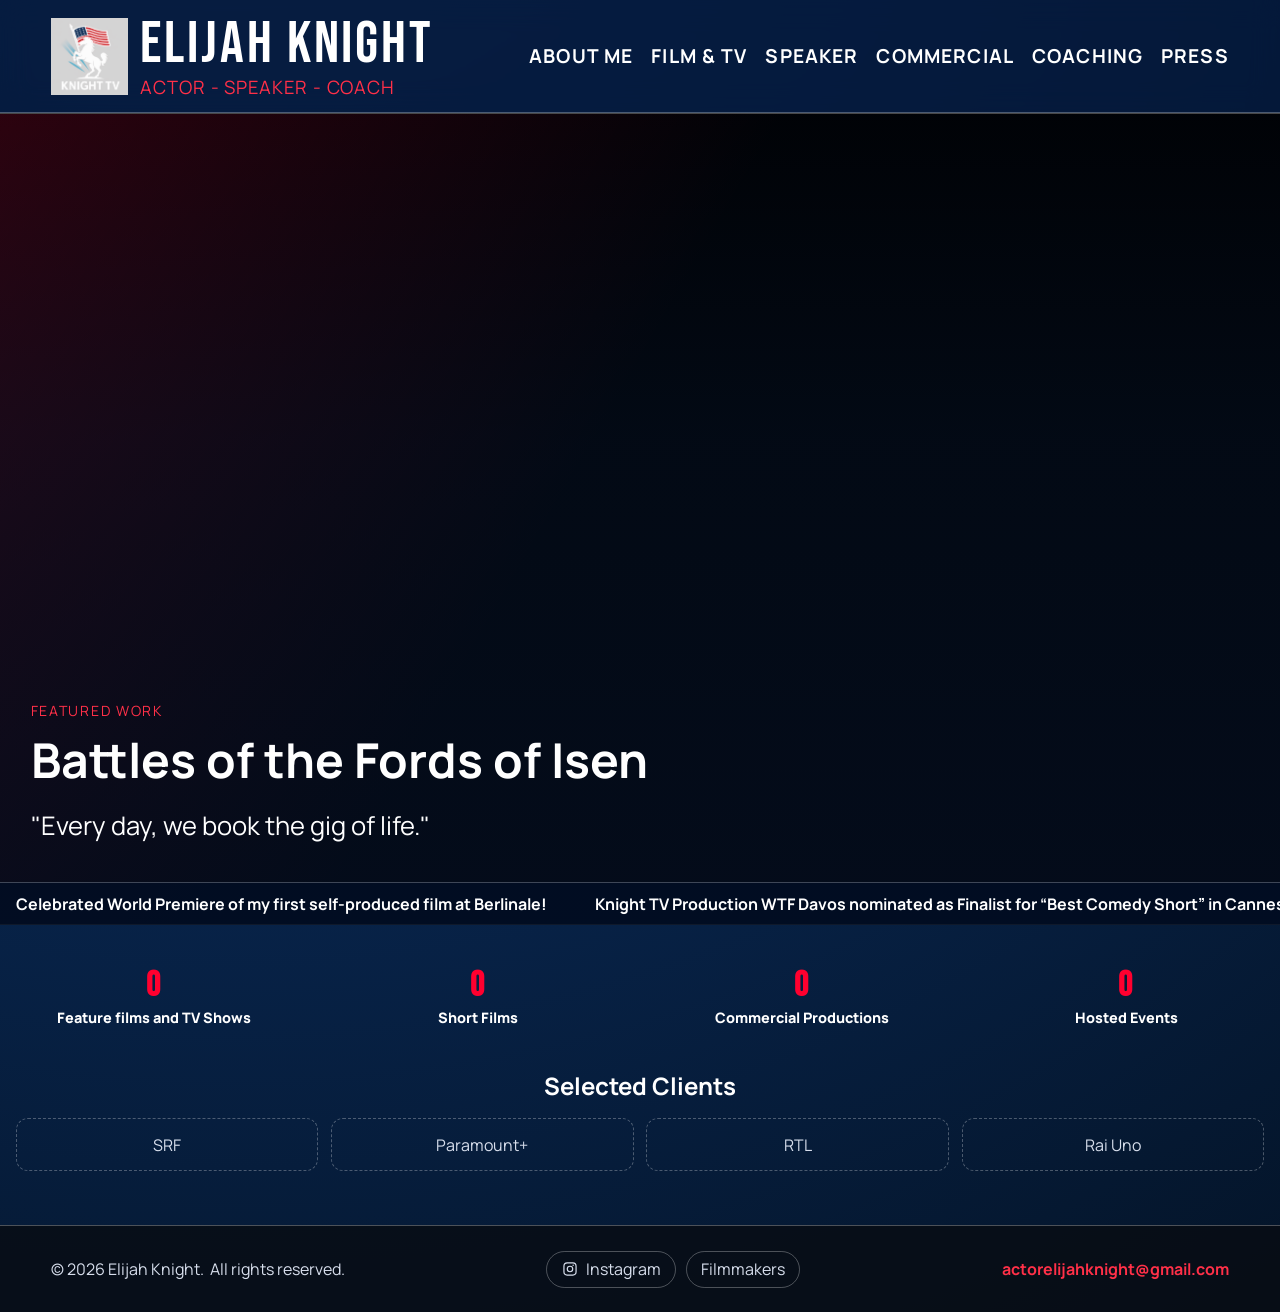
==== index.html @ 016f7296 "chnages eliah" ====
<!doctype html>
<html lang="en">
  <head>
    <meta charset="UTF-8" />
    <meta name="viewport" content="width=device-width, initial-scale=1.0" />
    <title>Elijah Knight | Actor - Speaker - Coach</title>
    <meta
      name="description"
      content="Official website of actor, speaker, and coach Elijah Knight."
    />
    <link rel="icon" type="image/png" href="assets/FavIcon.png" />
    <link rel="preconnect" href="https://fonts.googleapis.com" />
    <link rel="preconnect" href="https://fonts.gstatic.com" crossorigin />
    <link
      href="https://fonts.googleapis.com/css2?family=Bebas+Neue&family=Manrope:wght@400;600;700;800&display=swap"
      rel="stylesheet"
    />
    <link rel="stylesheet" href="styles.css" />
  </head>
  <body class="home-page">
    <header class="site-header">
      <div class="header-inner">
        <a class="brand" href="index.html">
          <img class="brand-logo" src="assets/KnightTVwhiteTransparent.png" alt="Elijah Knight logo" />
          <span class="brand-text">
            <span class="brand-title">Elijah Knight</span>
            <span class="brand-subtitle">Actor - Speaker - Coach</span>
          </span>
        </a>

        <button
          class="menu-toggle"
          type="button"
          aria-label="Toggle menu"
          aria-expanded="false"
          data-menu-toggle
        >
          <span></span>
          <span></span>
          <span></span>
        </button>

        <nav class="main-nav" aria-label="Main navigation" data-main-nav>
          <ul class="nav-list">
            <li><a class="nav-link" href="about.html">About Me</a></li>
            <li class="nav-item has-submenu">
              <a class="nav-link" href="reels.html">Film &amp; TV</a>
              <ul class="subnav">
                <li><a class="nav-link subnav-link" href="reels.html">Reels</a></li>
                <li><a class="nav-link subnav-link" href="films-tv-shows.html">Films &amp; TV Shows</a></li>
                <li><a class="nav-link subnav-link" href="in-production.html">In Production</a></li>
              </ul>
            </li>
            <li><a class="nav-link" href="speaker.html">Speaker</a></li>
            <li><a class="nav-link" href="commercial.html">Commercial</a></li>
            <li><a class="nav-link" href="coaching.html">Coaching</a></li>
            <li><a class="nav-link" href="press.html">Press</a></li>
          </ul>
        </nav>
      </div>
    </header>

    <main>
      <section class="landing" aria-label="Landing section">
        <article class="hero">
          <div class="hero-video-wrap" aria-hidden="true">
            <video class="hero-video hero-video-local" autoplay muted loop playsinline preload="auto" data-video-src="assets/hero.mp4"></video>
            <iframe
              class="hero-video hero-video-youtube"
              src="https://www.youtube.com/embed/Zw0AkcR_hXQ?autoplay=1&mute=1&controls=0&loop=1&playlist=Zw0AkcR_hXQ&modestbranding=1&playsinline=1&iv_load_policy=3&rel=0"
              title="Background showreel"
              frameborder="0"
              allow="autoplay; encrypted-media; picture-in-picture"
              referrerpolicy="strict-origin-when-cross-origin"
              tabindex="-1"
            ></iframe>
          </div>
          <div class="hero-overlay"></div>
          <div class="hero-content">
            <p class="eyebrow">Featured Work</p>
            <h1 class="hero-title">Battles of the Fords of Isen</h1>
            <p class="hero-quote">"Every day, we book the gig of life."</p>
          </div>
        </article>

        <aside class="news-card is-hidden" aria-label="Latest Instagram post" data-instagram-card>
          <button class="close-instagram-card" type="button" aria-label="Close Instagram card" data-close-instagram-card>×</button>
          <h2>Latest Instagram Post</h2>
          <p class="news-copy">
            Fresh from set and speaking stages. Follow the newest updates directly on Instagram.
          </p>
          <a class="btn btn-primary" href="https://www.instagram.com/p/DXJRO6wuVqD/" target="_blank" rel="noopener noreferrer">Open latest post</a>
        </aside>

        <div class="hero-ticker" aria-label="Latest news ticker">
          <div class="hero-ticker-track">
            <span>Celebrated World Premiere of my first self-produced film at Berlinale!</span>
            <span>Knight TV Production WTF Davos nominated as Finalist for &ldquo;Best Comedy Short&rdquo; in Cannes 2026.</span>
            <span>THE TRUTH starring Elijah Knight just Premiered at The Filmzyt Festival in Bern.</span>
            <span>Celebrated World Premiere of my first self-produced film at Berlinale!</span>
            <span>Knight TV Production WTF Davos nominated as Finalist for &ldquo;Best Comedy Short&rdquo; in Cannes 2026.</span>
            <span>THE TRUTH starring Elijah Knight just Premiered at The Filmzyt Festival in Bern.</span>
          </div>
        </div>
      </section>

      <section class="metrics" aria-label="Career highlights">
        <article class="metric">
          <strong class="metric-value" data-target="8" data-suffix="+">0</strong>
          <span>Feature films and TV Shows</span>
        </article>
        <article class="metric">
          <strong class="metric-value" data-target="15" data-suffix="+">0</strong>
          <span>Short Films</span>
        </article>
        <article class="metric">
          <strong class="metric-value" data-target="21" data-suffix="+">0</strong>
          <span>Commercial Productions</span>
        </article>
        <article class="metric">
          <strong class="metric-value" data-target="20" data-suffix="+">0</strong>
          <span>Hosted Events</span>
        </article>
      </section>

      <section class="clients" aria-label="Client logos">
        <h2>Selected Clients</h2>
        <div class="logo-row">
          <div class="logo-chip">SRF</div>
          <div class="logo-chip">Paramount+</div>
          <div class="logo-chip">RTL</div>
          <div class="logo-chip">Rai Uno</div>
        </div>
      </section>
    </main>

    <footer class="site-footer">
      <div class="footer-inner">
        <p>© <span id="year">2026</span> Elijah Knight.<span class="footer-rights-block">All rights reserved.</span></p>
        <div class="footer-links">
          <a
            class="social-link"
            href="https://www.instagram.com/p/DXJRO6wuVqD/"
            target="_blank"
            rel="noopener noreferrer"
            aria-label="Instagram"
          >
            <svg viewBox="0 0 24 24" aria-hidden="true">
              <path
                d="M7.75 2h8.5A5.76 5.76 0 0 1 22 7.75v8.5A5.76 5.76 0 0 1 16.25 22h-8.5A5.76 5.76 0 0 1 2 16.25v-8.5A5.76 5.76 0 0 1 7.75 2Zm0 1.8A3.96 3.96 0 0 0 3.8 7.75v8.5a3.96 3.96 0 0 0 3.95 3.95h8.5a3.96 3.96 0 0 0 3.95-3.95v-8.5a3.96 3.96 0 0 0-3.95-3.95h-8.5Zm8.96 1.42a1.08 1.08 0 1 1 0 2.16 1.08 1.08 0 0 1 0-2.16ZM12 7a5 5 0 1 1 0 10 5 5 0 0 1 0-10Zm0 1.8a3.2 3.2 0 1 0 0 6.4 3.2 3.2 0 0 0 0-6.4Z"
              />
            </svg>
            Instagram
          </a>
          <a class="social-link" href="https://www.filmmakers.eu/en/actors/elijah-knight" target="_blank" rel="noopener noreferrer">Filmmakers</a>
        </div>
        <a class="footer-email" href="mailto:actorelijahknight@gmail.com">actorelijahknight@gmail.com</a>
      </div>
    </footer>

    <script src="script.js"></script>
    <script>
      var yearNode = document.getElementById("year");
      if (yearNode) yearNode.textContent = String(new Date().getFullYear());
    </script>
  </body>
</html>
---- styles.css ----
:root {
  --bg: #031632;
  --surface: transparent;
  --surface-strong: transparent;
  --text: #ffffff;
  --muted: #d7deec;
  --accent: #ff002f;
  --accent-soft: #ff3048;
  --line: rgba(255, 255, 255, 0.28);
  --shadow: none;
}

* {
  box-sizing: border-box;
}

html,
body {
  margin: 0;
  padding: 0;
  font-family: "Manrope", "Segoe UI", sans-serif;
  color: var(--text);
  background: radial-gradient(circle at 18% -28%, #123a78 0, #0a2d5f 38%, #041428 100%);
  min-height: 100vh;
}

body {
  display: flex;
  flex-direction: column;
}

a {
  color: inherit;
  text-decoration: none;
}

.site-header {
  position: sticky;
  top: 0;
  z-index: 40;
  backdrop-filter: blur(14px);
  background: rgba(4, 22, 52, 0.76);
  border-bottom: 1px solid var(--line);
}

.header-inner {
  width: min(1200px, 92vw);
  margin: 0 auto;
  display: flex;
  align-items: center;
  justify-content: space-between;
  gap: 2rem;
  padding: 1rem 0;
}

.brand {
  display: flex;
  align-items: center;
  gap: 0.75rem;
  line-height: 1;
}

.brand-logo {
  height: clamp(3.2rem, 6.5vw, 4.8rem);
  width: auto;
  display: block;
}

.brand-text {
  display: flex;
  flex-direction: column;
}

.brand-title {
  font-family: "Bebas Neue", Impact, sans-serif;
  letter-spacing: 0.05em;
  font-size: clamp(2.2rem, 4.6vw, 4rem);
}

.brand-subtitle {
  margin-top: 0.2rem;
  font-size: clamp(0.9rem, 1.5vw, 1.15rem);
  color: var(--accent-soft);
  letter-spacing: 0.05em;
  text-transform: uppercase;
}

.main-nav {
  margin-left: auto;
}

.nav-list {
  list-style: none;
  padding: 0;
  margin: 0;
  display: flex;
  align-items: center;
  gap: clamp(0.5rem, 1.4vw, 1.6rem);
}

.nav-link {
  font-weight: 700;
  font-size: clamp(0.9rem, 1.5vw, 1.2rem);
  text-transform: uppercase;
  letter-spacing: 0.06em;
  padding-bottom: 0.3rem;
  border-bottom: 2px solid transparent;
  transition: border-color 0.2s ease, color 0.2s ease;
}

.nav-link:hover,
.nav-link.is-active {
  border-color: var(--accent);
  color: var(--accent-soft);
}

.nav-item {
  position: relative;
}

.subnav {
  list-style: none;
  margin: 0;
  padding: 0;
}

@media (min-width: 821px) {
  .subnav {
    position: absolute;
    top: 100%;
    left: 0;
    margin-top: 0.6rem;
    min-width: 220px;
    padding: 0.5rem 0;
    background: rgba(4, 22, 52, 0.96);
    border: 1px solid var(--line);
    border-radius: 12px;
    box-shadow: 0 18px 40px rgba(0, 0, 0, 0.35);
    opacity: 0;
    visibility: hidden;
    transform: translateY(-6px);
    transition: opacity 0.2s ease, transform 0.2s ease, visibility 0.2s ease;
    z-index: 50;
  }

  .nav-item.has-submenu:hover .subnav,
  .nav-item.has-submenu:focus-within .subnav {
    opacity: 1;
    visibility: visible;
    transform: translateY(0);
  }

  .subnav-link {
    display: block;
    padding: 0.55rem 1.1rem;
    border-bottom: none !important;
    white-space: nowrap;
  }

  .subnav-link:hover {
    background: rgba(255, 255, 255, 0.06);
  }
}

@media (max-width: 820px) {
  .subnav {
    padding-left: 1.2rem;
    margin-top: 0.4rem;
    display: flex;
    flex-direction: column;
    gap: 0.5rem;
  }

  .subnav-link {
    font-size: 0.9rem;
    opacity: 0.85;
  }
}

.menu-toggle {
  display: none;
  width: 46px;
  height: 46px;
  border: 1px solid var(--line);
  border-radius: 12px;
  background: transparent;
  color: var(--text);
  cursor: pointer;
}

.menu-toggle span {
  display: block;
  width: 22px;
  height: 2px;
  margin: 4px auto;
  background: currentColor;
  transition: transform 0.25s ease, opacity 0.25s ease;
}

.menu-toggle.is-open span:nth-child(1) {
  transform: translateY(6px) rotate(45deg);
}

.menu-toggle.is-open span:nth-child(2) {
  opacity: 0;
}

.menu-toggle.is-open span:nth-child(3) {
  transform: translateY(-6px) rotate(-45deg);
}

main {
  width: min(1400px, 96vw);
  margin: 1rem auto 0;
  flex: 1;
}

.home-page main {
  width: 100%;
  margin: 0;
}

.landing {
  position: relative;
  display: block;
}

.hero {
  position: relative;
  min-height: 84vh;
  border-radius: 26px;
  overflow: hidden;
  border: 1px solid var(--line);
  box-shadow: var(--shadow);
  background: #000;
}

.home-page .hero {
  min-height: calc(100vh - 88px);
  border-radius: 0;
  border-left: 0;
  border-right: 0;
}

.hero-video-wrap {
  position: absolute;
  inset: 0;
  pointer-events: none;
}

.hero-video {
  position: absolute;
  inset: 0;
  width: 100%;
  height: 100%;
  transform: scale(1.05);
  filter: saturate(0.92) contrast(1.08);
}

.hero-video-local {
  object-fit: cover;
  z-index: 1;
}

.hero-video-youtube {
  z-index: 0;
}

.hero-overlay {
  position: absolute;
  inset: 0;
  background:
    linear-gradient(180deg, rgba(2, 12, 30, 0.22) 0%, rgba(6, 21, 45, 0.46) 40%, rgba(5, 15, 34, 0.78) 100%),
    linear-gradient(120deg, rgba(255, 0, 47, 0.22) 0%, rgba(255, 0, 47, 0) 45%);
}

.hero-content {
  position: absolute;
  inset: auto 0 3.2rem;
  z-index: 2;
  padding: clamp(1rem, 2.4vw, 2rem);
}

.eyebrow {
  margin: 0;
  color: var(--accent-soft);
  text-transform: uppercase;
  font-size: 0.88rem;
  letter-spacing: 0.12em;
}

.hero-title {
  margin: 0.4rem 0 0.8rem;
  font-size: clamp(1.5rem, 3.8vw, 3rem);
}

.hero-quote {
  margin: 1rem 0 0;
  font-size: clamp(1.1rem, 2vw, 1.8rem);
  max-width: 50ch;
}

.news-card {
  position: absolute;
  bottom: 3.9rem;
  right: 1rem;
  width: min(360px, 34vw);
  background: var(--surface);
  border: 1px solid var(--line);
  border-radius: 20px;
  padding: 1rem;
  box-shadow: var(--shadow);
  min-height: auto;
  z-index: 5;
  backdrop-filter: none;
  transition: opacity 1.1s ease, transform 1.1s ease;
}

.news-card.is-hidden {
  opacity: 0;
  transform: translateY(8px);
  pointer-events: none;
}

.news-card.is-visible {
  opacity: 1;
  transform: translateY(0);
  pointer-events: all;
}

.close-instagram-card {
  position: absolute;
  top: 0.55rem;
  right: 0.55rem;
  width: 30px;
  height: 30px;
  border: 1px solid var(--line);
  border-radius: 8px;
  background: transparent;
  color: var(--text);
  font-size: 1.2rem;
  line-height: 1;
  cursor: pointer;
}

.news-copy {
  color: var(--muted);
  margin: 0.7rem 0 0.9rem;
}

.hero-ticker {
  position: absolute;
  left: 0;
  right: 0;
  bottom: 0;
  z-index: 6;
  overflow: hidden;
  border-top: 1px solid rgba(255, 255, 255, 0.24);
  background: rgba(1, 14, 36, 0.78);
}

.hero-ticker-track {
  display: flex;
  gap: 3rem;
  width: max-content;
  padding: 0.65rem 1rem;
  animation: ticker-scroll 22s linear infinite;
}

.hero-ticker-track span {
  white-space: nowrap;
  font-weight: 700;
  color: #ffffff;
}

@keyframes ticker-scroll {
  from {
    transform: translateX(0);
  }
  to {
    transform: translateX(-50%);
  }
}

.news-card h2,
.section-card h2 {
  margin: 0;
  font-family: "Bebas Neue", Impact, sans-serif;
  letter-spacing: 0.05em;
  font-size: 1.8rem;
}

.news-list {
  margin: 1rem 0 0;
  padding-left: 1.1rem;
  color: var(--muted);
}

.metrics {
  margin-top: 1.5rem;
  display: grid;
  grid-template-columns: repeat(4, minmax(0, 1fr));
  gap: 1rem;
}

.metric {
  background: var(--surface);
  border: 0;
  border-radius: 16px;
  padding: 1rem;
  text-align: center;
}

.metric strong {
  display: block;
  font-family: "Bebas Neue", Impact, sans-serif;
  font-size: clamp(1.6rem, 2.7vw, 2.2rem);
  letter-spacing: 0.03em;
  color: var(--accent);
}

.metric span {
  color: #ffffff !important;
  font-weight: 800 !important;
  font-size: 0.9rem;
}

.clients {
  margin-top: 0.55rem;
  background: var(--surface);
  border: 0;
  border-radius: 16px;
  padding: 1rem;
  text-align: center;
}

.clients h2 {
  width: 100%;
  margin: 0 0 1rem;
  text-align: center !important;
}

.footer-rights-block {
  display: inline;
  margin-left: 0.35rem;
}

.logo-row {
  display: grid;
  gap: 0.8rem;
  grid-template-columns: repeat(4, minmax(0, 1fr));
}

.logo-chip {
  border: 1px dashed var(--line);
  border-radius: 12px;
  padding: 0.9rem;
  text-align: center;
  color: var(--muted);
}

.page-hero {
  border: 1px solid var(--line);
  border-radius: 20px;
  padding: 2rem;
  background: linear-gradient(130deg, rgba(255, 0, 47, 0.24), rgba(8, 29, 63, 0.54));
}

.page-hero.plain-hero {
  border: 0;
  background: transparent;
}

.page-hero h1 {
  margin: 0;
  font-family: "Bebas Neue", Impact, sans-serif;
  letter-spacing: 0.04em;
  font-size: clamp(2rem, 4.5vw, 3.2rem);
}

.page-hero p {
  margin: 0.9rem 0 0;
  max-width: 60ch;
  color: var(--muted);
}

.about-superpowers {
  margin: 0.9rem 0 0;
  max-width: 60ch;
  color: var(--muted);
  padding-left: 1.2rem;
}

.about-superpowers li {
  margin: 0.3rem 0;
}

.sections-grid {
  margin-top: 1.2rem;
  display: grid;
  gap: 1rem;
  grid-template-columns: repeat(2, minmax(0, 1fr));
}

.video-grid {
  margin-top: 1.2rem;
  display: grid;
  grid-template-columns: repeat(2, minmax(0, 1fr));
  gap: 1.1rem;
}

.video-card {
  border: 1px solid var(--line);
  border-radius: 16px;
  background: var(--surface);
  padding: 1.2rem;
}

.video-card-frame {
  position: relative;
  width: 100%;
  padding-top: 56.25%;
  border-radius: 12px;
  overflow: hidden;
  background: #000;
}

.video-card-frame iframe {
  position: absolute;
  inset: 0;
  width: 100%;
  height: 100%;
  border: 0;
}

.video-card h2 {
  margin: 1rem 0 0;
  font-family: "Bebas Neue", Impact, sans-serif;
  letter-spacing: 0.04em;
  font-size: clamp(1.3rem, 2.6vw, 2rem);
}

.video-card p {
  margin: 0.4rem 0 0;
  color: var(--muted);
}

.video-single {
  margin-top: 1.2rem;
  max-width: 720px;
}

.audio-grid {
  margin-top: 1.2rem;
  display: grid;
  grid-template-columns: repeat(2, minmax(0, 1fr));
  gap: 1.1rem;
}

.audio-card {
  border: 1px solid var(--line);
  border-radius: 16px;
  background: var(--surface);
  padding: 1.2rem;
}

.audio-card h2 {
  margin: 0 0 0.8rem;
  font-family: "Bebas Neue", Impact, sans-serif;
  letter-spacing: 0.04em;
  font-size: clamp(1.2rem, 2.4vw, 1.6rem);
}

.audio-card audio {
  width: 100%;
}

.video-card-note {
  display: inline-block;
  margin-top: 0.5rem;
  font-size: 0.82rem;
  font-weight: 700;
  text-transform: uppercase;
  letter-spacing: 0.04em;
  color: var(--accent-soft);
}

.about-layout {
  margin-top: 1.2rem;
  display: grid;
  gap: 1rem;
  grid-template-columns: repeat(2, minmax(0, 1fr));
}

.about-video,
.about-cv-frame {
  width: 100%;
  border: 0;
  border-radius: 14px;
  background: rgba(4, 13, 30, 0.82);
}

.about-video {
  min-height: 260px;
}

.about-cv-card,
.about-video-card {
  grid-column: 1 / -1;
}

.about-cv-frame {
  min-height: 640px;
  border: 0;
}

.about-cv-mobile-link {
  display: none;
  margin-top: 0.9rem;
}

.section-card.about-contact-card,
.section-card.about-cv-card {
  border: 0;
}

.section-card.about-video-card,
.section-card.about-portraits-card {
  border: 0;
}

.about-portraits-grid {
  display: grid;
  gap: 0.8rem;
  grid-template-columns: repeat(2, minmax(0, 1fr));
}

.about-portraits-grid img {
  width: 100%;
  height: 320px;
  object-fit: cover;
  border-radius: 14px;
  border: 0;
}

.press-grid {
  margin-top: 1.2rem;
  display: grid;
  grid-template-columns: repeat(2, minmax(0, 1fr));
  gap: 1rem;
}

.press-tile {
  display: block;
  border: 1px solid var(--line);
  border-radius: 16px;
  background: transparent;
  padding: 1rem;
  transition: transform 0.2s ease, border-color 0.2s ease;
}

.press-thumb {
  display: flex;
  flex-direction: column;
  align-items: center;
  justify-content: center;
  gap: 0.4rem;
  aspect-ratio: 16 / 9;
  margin-bottom: 0.9rem;
  border: 1px dashed var(--line);
  border-radius: 10px;
  background: linear-gradient(140deg, rgba(255, 255, 255, 0.07), rgba(255, 255, 255, 0.02));
  color: var(--muted);
}

.press-thumb svg {
  width: 34px;
  height: 34px;
  opacity: 0.55;
}

.press-thumb-label {
  font-size: 0.7rem;
  text-transform: uppercase;
  letter-spacing: 0.06em;
  opacity: 0.7;
}

.press-tile:hover {
  transform: translateY(-2px);
  border-color: rgba(255, 255, 255, 0.54);
}

.press-type {
  display: inline-block;
  font-size: 0.75rem;
  font-weight: 700;
  text-transform: uppercase;
  color: #ffffff;
  background: rgba(255, 0, 47, 0.86);
  padding: 0.25rem 0.55rem;
  border-radius: 999px;
}

.press-tile h2 {
  margin: 0.7rem 0 0.4rem;
  font-size: 1.25rem;
}

.press-tile p {
  margin: 0;
  color: var(--muted);
}

.section-card {
  border: 1px solid var(--line);
  border-radius: 16px;
  background: var(--surface);
  padding: 1.2rem;
}

.section-card p {
  color: var(--muted);
  margin-bottom: 0;
}

.site-footer {
  border-top: 1px solid var(--line);
  background: rgba(8, 12, 18, 0.8);
  margin-top: 2.4rem;
}

.footer-inner {
  width: min(1200px, 92vw);
  margin: 0 auto;
  padding: 1rem 0;
  display: flex;
  align-items: center;
  justify-content: space-between;
  gap: 1rem;
  flex-wrap: wrap;
  color: var(--muted);
}

.social-link {
  display: inline-flex;
  align-items: center;
  gap: 0.5rem;
  border: 1px solid var(--line);
  border-radius: 999px;
  padding: 0.4rem 0.9rem;
  transition: border-color 0.2s ease, color 0.2s ease;
}

.footer-links {
  display: inline-flex;
  gap: 0.6rem;
  flex-wrap: wrap;
}

.footer-email {
  color: var(--accent-soft);
  font-weight: 700;
}

.social-link:hover {
  border-color: var(--accent);
  color: var(--accent-soft);
}

.social-link svg {
  width: 16px;
  height: 16px;
  fill: currentColor;
}

.btn {
  border: 1px solid var(--line);
  color: var(--text);
  background: rgba(255, 255, 255, 0.04);
  padding: 0.55rem 0.95rem;
  border-radius: 10px;
  font-weight: 700;
  cursor: pointer;
}

.btn-primary {
  background: var(--accent);
  color: #ffffff;
  border-color: transparent;
}

@media (max-width: 980px) {
  .landing {
    display: grid;
    grid-template-columns: 1fr;
  }

  .news-card {
    display: none !important;
  }

  .hero {
    min-height: 62vh;
  }

  .home-page .hero {
    min-height: 72vh;
  }

  .metrics {
    grid-template-columns: repeat(2, minmax(0, 1fr));
  }

  .logo-row {
    grid-template-columns: repeat(2, minmax(0, 1fr));
  }

  .sections-grid {
    grid-template-columns: 1fr;
  }

  .video-grid,
  .audio-grid,
  .about-layout,
  .press-grid,
  .about-portraits-grid {
    grid-template-columns: 1fr;
  }

  .about-cv-frame {
    min-height: 520px;
    display: none;
  }

  .about-cv-mobile-link {
    display: inline-flex;
  }

  .footer-inner {
    justify-content: center;
    text-align: center;
  }

  .footer-links {
    justify-content: center;
  }

  .footer-email {
    width: 100%;
    text-align: center;
  }

  .mobile-center-title .page-hero h1 {
    text-align: center !important;
  }

  .footer-rights-block {
    display: block;
    margin-left: 0;
  }
}

@media (min-width: 981px) {
  .about-cv-card h2 {
    text-align: center;
  }
}

@media (max-width: 820px) {
  .header-inner {
    flex-wrap: wrap;
    gap: 0.8rem;
  }

  .menu-toggle {
    display: inline-block;
    margin-left: auto;
  }

  .main-nav {
    width: 100%;
    max-height: 0;
    overflow: hidden;
    transition: max-height 0.28s ease;
  }

  .main-nav.is-open {
    max-height: 60vh;
  }

  .nav-list {
    flex-direction: column;
    align-items: flex-start;
    padding: 0.6rem 0 0.8rem;
  }

  .nav-link {
    font-size: 1rem;
  }
}

@media (max-width: 540px) {
  .brand-title {
    font-size: 2.2rem;
  }

  .brand-subtitle {
    font-size: 0.8rem;
  }

  main {
    margin-top: 1.2rem;
  }

  .hero {
    border-radius: 18px;
  }

  .hero-video {
    transform: scale(1.28);
  }

  .hero-ticker-track {
    padding: 0.6rem 0.8rem;
    animation-duration: 16s;
  }

  .news-card {
    display: none !important;
  }

  .metrics {
    grid-template-columns: 1fr;
  }
}
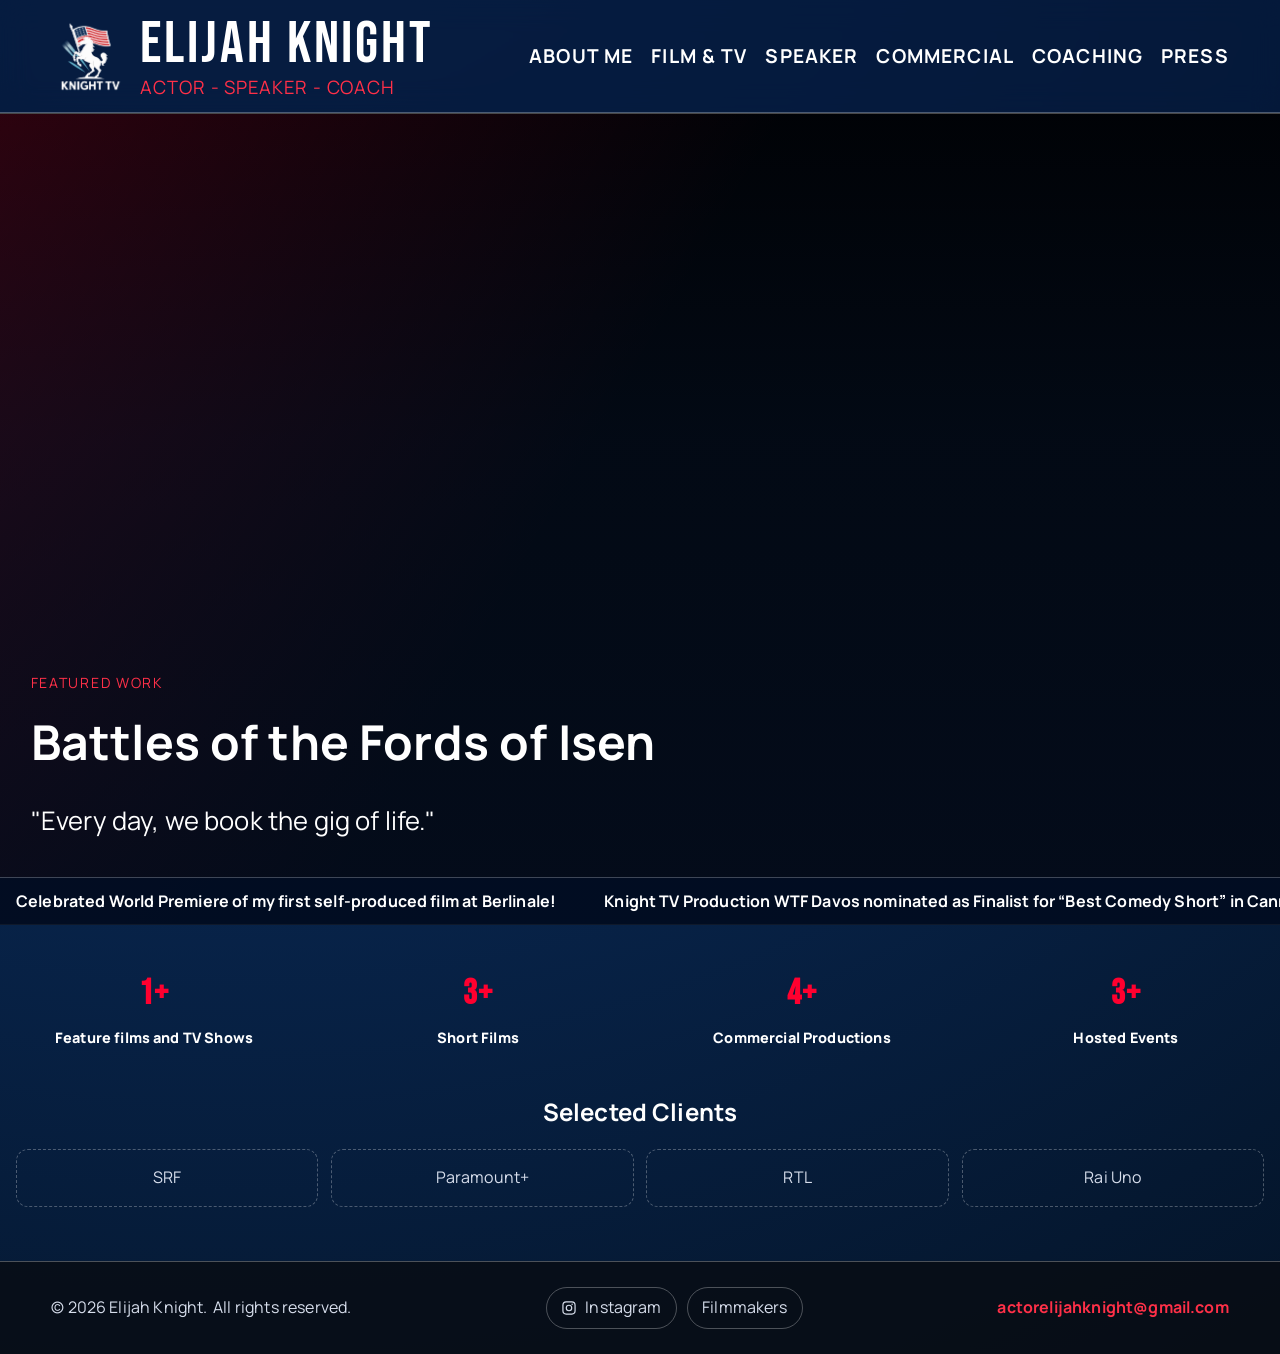
==== commit 63e985bf: "videos adjusted" ====
--- a/index.html
+++ b/index.html
@@ -9,12 +9,6 @@
       content="Official website of actor, speaker, and coach Elijah Knight."
     />
     <link rel="icon" type="image/png" href="assets/FavIcon.png" />
-    <link rel="preconnect" href="https://fonts.googleapis.com" />
-    <link rel="preconnect" href="https://fonts.gstatic.com" crossorigin />
-    <link
-      href="https://fonts.googleapis.com/css2?family=Bebas+Neue&family=Manrope:wght@400;600;700;800&display=swap"
-      rel="stylesheet"
-    />
     <link rel="stylesheet" href="styles.css" />
   </head>
   <body class="home-page">
@@ -67,7 +61,7 @@
             <video class="hero-video hero-video-local" autoplay muted loop playsinline preload="auto" data-video-src="assets/hero.mp4"></video>
             <iframe
               class="hero-video hero-video-youtube"
-              src="https://www.youtube.com/embed/Zw0AkcR_hXQ?autoplay=1&mute=1&controls=0&loop=1&playlist=Zw0AkcR_hXQ&modestbranding=1&playsinline=1&iv_load_policy=3&rel=0"
+              data-video-src="https://www.youtube-nocookie.com/embed/Zw0AkcR_hXQ?autoplay=1&mute=1&controls=0&loop=1&playlist=Zw0AkcR_hXQ&modestbranding=1&playsinline=1&iv_load_policy=3&rel=0"
               title="Background showreel"
               frameborder="0"
               allow="autoplay; encrypted-media; picture-in-picture"
--- a/styles.css
+++ b/styles.css
@@ -1,3 +1,19 @@
+@font-face {
+  font-family: "Bebas Neue";
+  font-style: normal;
+  font-weight: 400;
+  font-display: swap;
+  src: url("assets/fonts/bebas-neue-v16-latin-400.woff2") format("woff2");
+}
+
+@font-face {
+  font-family: "Manrope";
+  font-style: normal;
+  font-weight: 400 800;
+  font-display: swap;
+  src: url("assets/fonts/manrope-v20-latin-variable.woff2") format("woff2");
+}
+
 :root {
   --bg: #031632;
   --surface: transparent;
@@ -19,6 +35,11 @@
   margin: 0;
   padding: 0;
   font-family: "Manrope", "Segoe UI", sans-serif;
+  font-size: 16px;
+  line-height: 1.7;
+  letter-spacing: 0.01em;
+  -webkit-font-smoothing: antialiased;
+  text-rendering: optimizeLegibility;
   color: var(--text);
   background: radial-gradient(circle at 18% -28%, #123a78 0, #0a2d5f 38%, #041428 100%);
   min-height: 100vh;
@@ -481,12 +502,14 @@
 .page-hero p {
   margin: 0.9rem 0 0;
   max-width: 60ch;
+  font-size: 1.05rem;
   color: var(--muted);
 }
 
 .about-superpowers {
   margin: 0.9rem 0 0;
   max-width: 60ch;
+  font-size: 1.05rem;
   color: var(--muted);
   padding-left: 1.2rem;
 }
@@ -533,6 +556,68 @@
   border: 0;
 }
 
+.video-facade {
+  position: absolute;
+  inset: 0;
+  width: 100%;
+  height: 100%;
+  border: 0;
+  margin: 0;
+  padding: 0;
+  cursor: pointer;
+  background: #000;
+  display: block;
+}
+
+.video-facade img {
+  position: absolute;
+  inset: 0;
+  width: 100%;
+  height: 100%;
+  object-fit: cover;
+  opacity: 0.75;
+}
+
+.video-facade-play {
+  position: absolute;
+  top: 50%;
+  left: 50%;
+  transform: translate(-50%, -50%);
+  width: 3.4rem;
+  height: 3.4rem;
+  border-radius: 50%;
+  background: var(--accent);
+  display: flex;
+  align-items: center;
+  justify-content: center;
+}
+
+.video-facade-play::before {
+  content: "";
+  border-style: solid;
+  border-width: 0.6rem 0 0.6rem 1rem;
+  border-color: transparent transparent transparent #fff;
+  margin-left: 0.15rem;
+}
+
+.video-facade-consent {
+  position: absolute;
+  left: 0;
+  right: 0;
+  bottom: 0;
+  padding: 0.4rem 0.6rem;
+  font-size: 0.72rem;
+  line-height: 1.3;
+  color: var(--muted);
+  background: linear-gradient(0deg, rgba(0, 0, 0, 0.85), rgba(0, 0, 0, 0));
+  text-align: center;
+}
+
+.video-facade:hover .video-facade-play,
+.video-facade:focus-visible .video-facade-play {
+  background: var(--accent-soft);
+}
+
 .video-card h2 {
   margin: 1rem 0 0;
   font-family: "Bebas Neue", Impact, sans-serif;
@@ -545,9 +630,61 @@
   color: var(--muted);
 }
 
+.film-grid {
+  margin-top: 1.2rem;
+  display: grid;
+  grid-template-columns: repeat(2, minmax(0, 1fr));
+  gap: 1.1rem;
+}
+
+.film-bubble {
+  position: relative;
+  border-radius: 20px;
+  overflow: hidden;
+  border: 1px solid var(--line);
+  min-height: 290px;
+  background: #000;
+}
+
+.film-bubble video {
+  position: absolute;
+  inset: 0;
+  width: 100%;
+  height: 100%;
+  object-fit: cover;
+}
+
+.film-bubble-overlay {
+  position: absolute;
+  inset: 0;
+  background: linear-gradient(180deg, rgba(6, 20, 44, 0.08), rgba(6, 20, 44, 0.72));
+}
+
+.film-bubble-label {
+  position: absolute;
+  left: 1.1rem;
+  right: 1.1rem;
+  bottom: 1rem;
+  z-index: 2;
+}
+
+.film-bubble-label h2 {
+  margin: 0;
+  font-family: "Bebas Neue", Impact, sans-serif;
+  letter-spacing: 0.04em;
+  font-size: clamp(1.4rem, 2.8vw, 2.4rem);
+}
+
 .video-single {
   margin-top: 1.2rem;
   max-width: 720px;
+}
+
+.section-heading {
+  margin: 1.6rem 0 0;
+  font-family: "Bebas Neue", Impact, sans-serif;
+  letter-spacing: 0.04em;
+  font-size: clamp(1.4rem, 2.8vw, 2rem);
 }
 
 .audio-grid {
@@ -615,6 +752,89 @@
 }
 
 .about-cv-mobile-link {
+  display: none;
+  margin-top: 0.9rem;
+}
+
+.cv-toggle-section {
+  margin-top: 1.4rem;
+}
+
+.cv-toggle {
+  display: flex;
+  align-items: center;
+  justify-content: space-between;
+  width: 100%;
+  gap: 1rem;
+  padding: 1rem 1.2rem;
+  border: 1px solid var(--line);
+  border-radius: 14px;
+  background: var(--surface);
+  color: var(--text);
+  font-family: "Bebas Neue", Impact, sans-serif;
+  letter-spacing: 0.04em;
+  font-size: clamp(1.2rem, 2.4vw, 1.6rem);
+  cursor: pointer;
+  text-align: left;
+  transition: border-color 0.2s ease;
+}
+
+.cv-toggle:hover {
+  border-color: rgba(255, 255, 255, 0.54);
+}
+
+.cv-toggle-icon {
+  position: relative;
+  flex-shrink: 0;
+  width: 28px;
+  height: 28px;
+  border: 1px solid var(--line);
+  border-radius: 50%;
+}
+
+.cv-toggle-icon::before,
+.cv-toggle-icon::after {
+  content: "";
+  position: absolute;
+  top: 50%;
+  left: 50%;
+  background: currentColor;
+  transform: translate(-50%, -50%);
+}
+
+.cv-toggle-icon::before {
+  width: 12px;
+  height: 2px;
+}
+
+.cv-toggle-icon::after {
+  width: 2px;
+  height: 12px;
+  transition: transform 0.2s ease, opacity 0.2s ease;
+}
+
+.cv-toggle[aria-expanded="true"] .cv-toggle-icon::after {
+  transform: translate(-50%, -50%) rotate(90deg);
+  opacity: 0;
+}
+
+.cv-panel {
+  margin-top: 0.9rem;
+}
+
+.cv-panel[hidden] {
+  display: none;
+}
+
+.cv-frame {
+  width: 100%;
+  min-height: 640px;
+  border: 0;
+  border-radius: 14px;
+  background: rgba(4, 13, 30, 0.82);
+}
+
+.cv-mobile-link {
   display: none;
   margin-top: 0.9rem;
 }
@@ -822,6 +1042,7 @@
 
   .video-grid,
   .audio-grid,
+  .film-grid,
   .about-layout,
   .press-grid,
   .about-portraits-grid {
@@ -834,6 +1055,15 @@
   }
 
   .about-cv-mobile-link {
+    display: inline-flex;
+  }
+
+  .cv-frame {
+    min-height: 520px;
+    display: none;
+  }
+
+  .cv-mobile-link {
     display: inline-flex;
   }
 
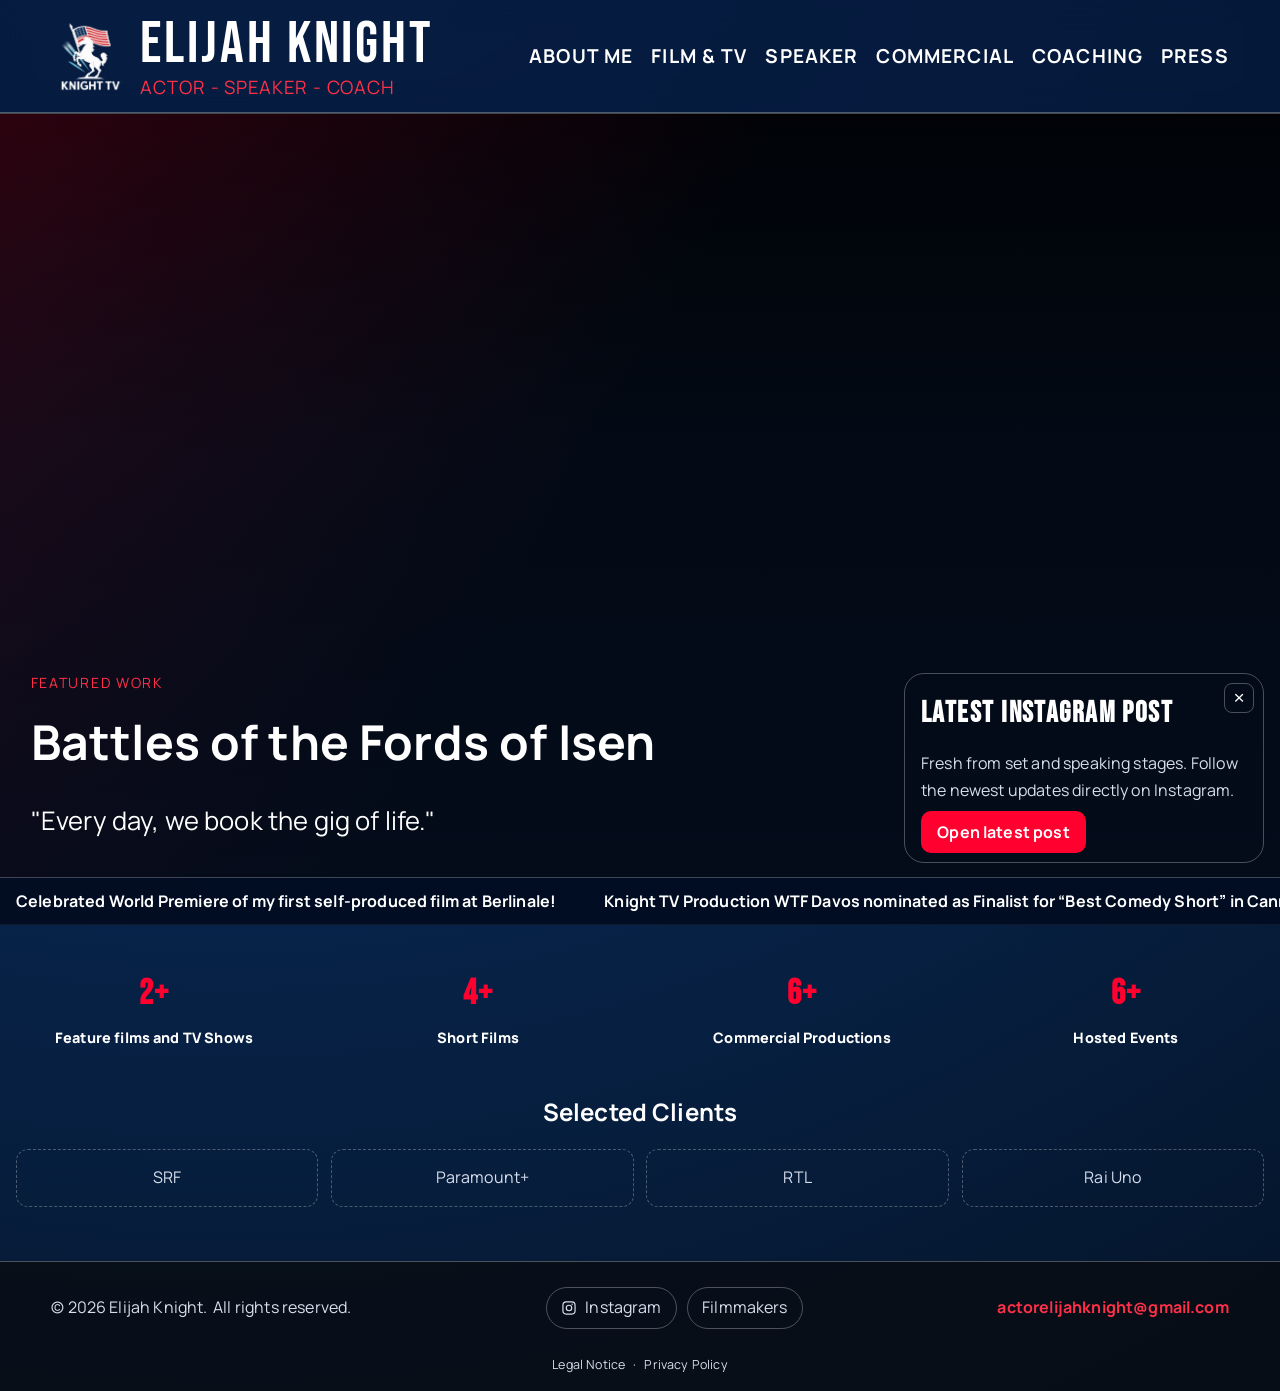
==== commit d7a2026e: "added legal notice and privacy policy" ====
--- a/index.html
+++ b/index.html
@@ -149,6 +149,11 @@
           <a class="social-link" href="https://www.filmmakers.eu/en/actors/elijah-knight" target="_blank" rel="noopener noreferrer">Filmmakers</a>
         </div>
         <a class="footer-email" href="mailto:actorelijahknight@gmail.com">actorelijahknight@gmail.com</a>
+        <div class="footer-legal">
+          <a href="legal-notice.html">Legal Notice</a>
+          <span aria-hidden="true">·</span>
+          <a href="privacy-policy.html">Privacy Policy</a>
+        </div>
       </div>
     </footer>
 
--- a/styles.css
+++ b/styles.css
@@ -611,6 +611,18 @@
   color: var(--muted);
   background: linear-gradient(0deg, rgba(0, 0, 0, 0.85), rgba(0, 0, 0, 0));
   text-align: center;
+  pointer-events: none;
+}
+
+.video-facade-consent a {
+  color: inherit;
+  text-decoration: underline;
+  pointer-events: auto;
+}
+
+.video-facade-consent a:hover,
+.video-facade-consent a:focus-visible {
+  color: #fff;
 }
 
 .video-facade:hover .video-facade-play,
@@ -983,6 +995,24 @@
   font-weight: 700;
 }
 
+.footer-legal {
+  width: 100%;
+  display: flex;
+  justify-content: center;
+  gap: 0.5rem;
+  font-size: 0.78rem;
+  color: var(--muted);
+}
+
+.footer-legal a {
+  color: var(--muted);
+}
+
+.footer-legal a:hover,
+.footer-legal a:focus-visible {
+  color: var(--accent-soft);
+}
+
 .social-link:hover {
   border-color: var(--accent);
   color: var(--accent-soft);
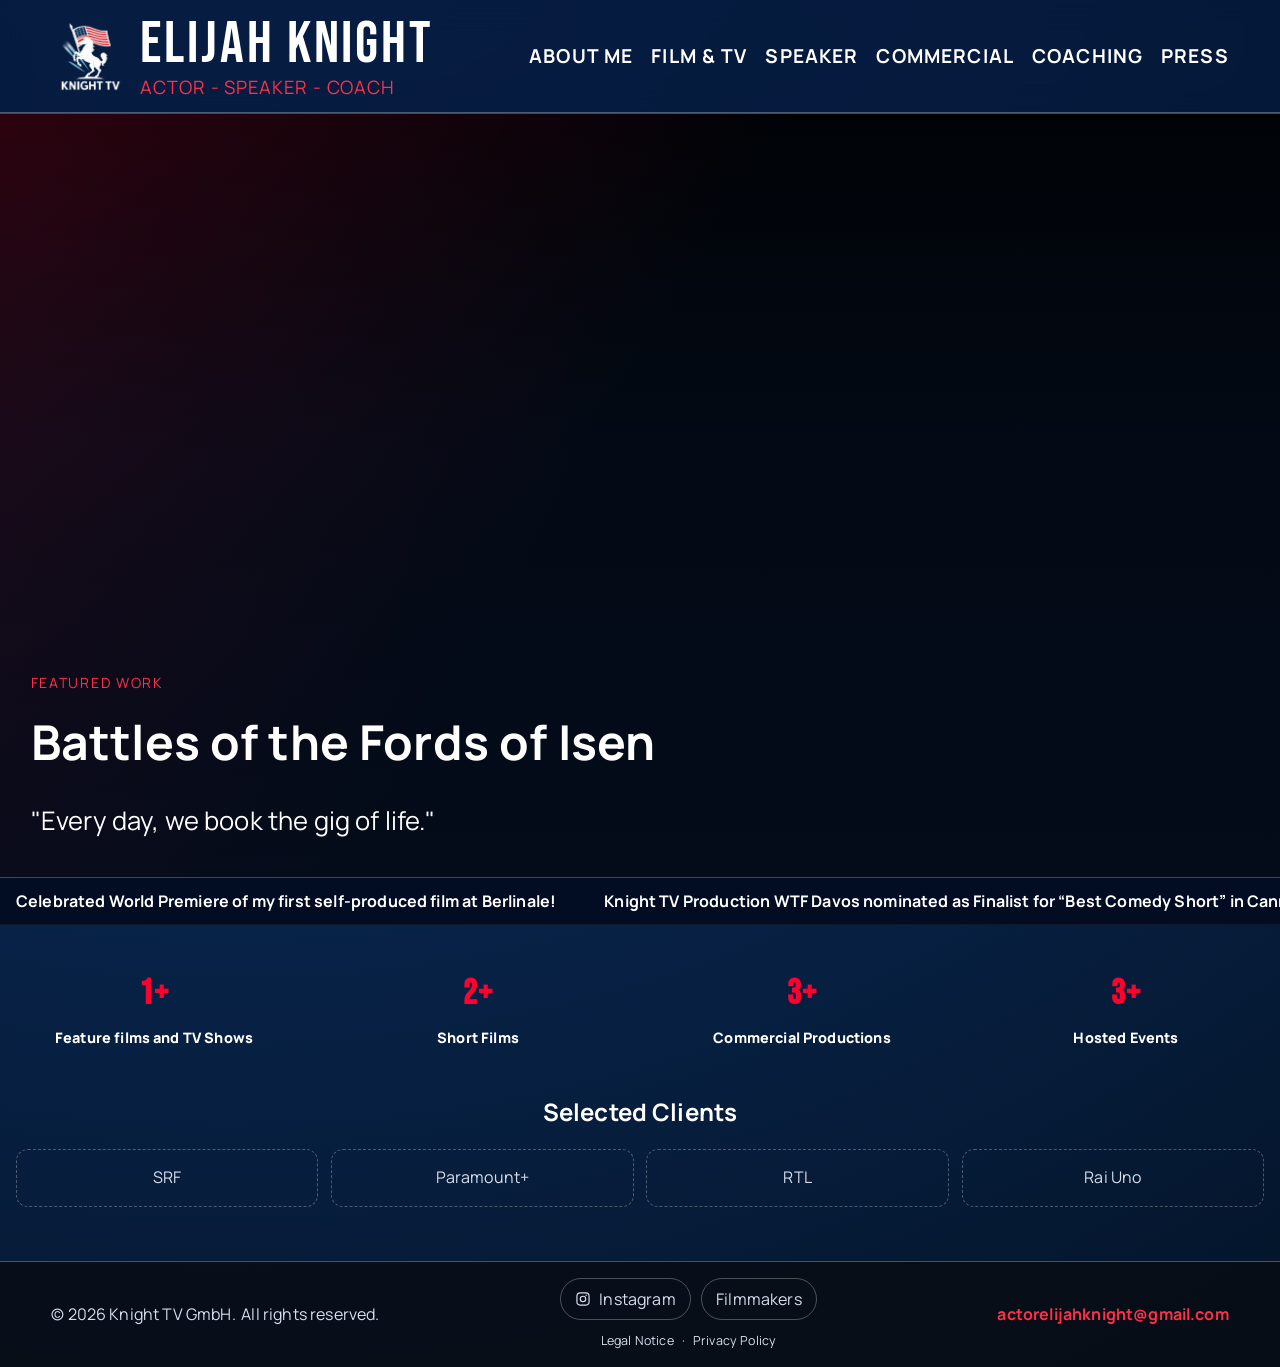
==== commit e0e40497: "footer adjusted" ====
--- a/index.html
+++ b/index.html
@@ -130,30 +130,32 @@
 
     <footer class="site-footer">
       <div class="footer-inner">
-        <p>© <span id="year">2026</span> Elijah Knight.<span class="footer-rights-block">All rights reserved.</span></p>
-        <div class="footer-links">
-          <a
-            class="social-link"
-            href="https://www.instagram.com/p/DXJRO6wuVqD/"
-            target="_blank"
-            rel="noopener noreferrer"
-            aria-label="Instagram"
-          >
-            <svg viewBox="0 0 24 24" aria-hidden="true">
-              <path
-                d="M7.75 2h8.5A5.76 5.76 0 0 1 22 7.75v8.5A5.76 5.76 0 0 1 16.25 22h-8.5A5.76 5.76 0 0 1 2 16.25v-8.5A5.76 5.76 0 0 1 7.75 2Zm0 1.8A3.96 3.96 0 0 0 3.8 7.75v8.5a3.96 3.96 0 0 0 3.95 3.95h8.5a3.96 3.96 0 0 0 3.95-3.95v-8.5a3.96 3.96 0 0 0-3.95-3.95h-8.5Zm8.96 1.42a1.08 1.08 0 1 1 0 2.16 1.08 1.08 0 0 1 0-2.16ZM12 7a5 5 0 1 1 0 10 5 5 0 0 1 0-10Zm0 1.8a3.2 3.2 0 1 0 0 6.4 3.2 3.2 0 0 0 0-6.4Z"
-              />
-            </svg>
-            Instagram
-          </a>
-          <a class="social-link" href="https://www.filmmakers.eu/en/actors/elijah-knight" target="_blank" rel="noopener noreferrer">Filmmakers</a>
+        <p>© <span id="year">2026</span> Knight TV GmbH.<span class="footer-rights-block">All rights reserved.</span></p>
+        <div class="footer-center">
+          <div class="footer-links">
+            <a
+              class="social-link"
+              href="https://www.instagram.com/p/DXJRO6wuVqD/"
+              target="_blank"
+              rel="noopener noreferrer"
+              aria-label="Instagram"
+            >
+              <svg viewBox="0 0 24 24" aria-hidden="true">
+                <path
+                  d="M7.75 2h8.5A5.76 5.76 0 0 1 22 7.75v8.5A5.76 5.76 0 0 1 16.25 22h-8.5A5.76 5.76 0 0 1 2 16.25v-8.5A5.76 5.76 0 0 1 7.75 2Zm0 1.8A3.96 3.96 0 0 0 3.8 7.75v8.5a3.96 3.96 0 0 0 3.95 3.95h8.5a3.96 3.96 0 0 0 3.95-3.95v-8.5a3.96 3.96 0 0 0-3.95-3.95h-8.5Zm8.96 1.42a1.08 1.08 0 1 1 0 2.16 1.08 1.08 0 0 1 0-2.16ZM12 7a5 5 0 1 1 0 10 5 5 0 0 1 0-10Zm0 1.8a3.2 3.2 0 1 0 0 6.4 3.2 3.2 0 0 0 0-6.4Z"
+                />
+              </svg>
+              Instagram
+            </a>
+            <a class="social-link" href="https://www.filmmakers.eu/en/actors/elijah-knight" target="_blank" rel="noopener noreferrer">Filmmakers</a>
+          </div>
+          <div class="footer-legal">
+            <a href="legal-notice.html">Legal Notice</a>
+            <span aria-hidden="true">·</span>
+            <a href="privacy-policy.html">Privacy Policy</a>
+          </div>
         </div>
         <a class="footer-email" href="mailto:actorelijahknight@gmail.com">actorelijahknight@gmail.com</a>
-        <div class="footer-legal">
-          <a href="legal-notice.html">Legal Notice</a>
-          <span aria-hidden="true">·</span>
-          <a href="privacy-policy.html">Privacy Policy</a>
-        </div>
       </div>
     </footer>
 
--- a/styles.css
+++ b/styles.css
@@ -899,10 +899,17 @@
   gap: 0.4rem;
   aspect-ratio: 16 / 9;
   margin-bottom: 0.9rem;
-  border: 1px dashed var(--line);
+  overflow: hidden;
+  border: 1px solid var(--line);
   border-radius: 10px;
   background: linear-gradient(140deg, rgba(255, 255, 255, 0.07), rgba(255, 255, 255, 0.02));
   color: var(--muted);
+}
+
+.press-thumb img {
+  width: 100%;
+  height: 100%;
+  object-fit: cover;
 }
 
 .press-thumb svg {
@@ -984,6 +991,13 @@
   transition: border-color 0.2s ease, color 0.2s ease;
 }
 
+.footer-center {
+  display: flex;
+  flex-direction: column;
+  align-items: center;
+  gap: 0.6rem;
+}
+
 .footer-links {
   display: inline-flex;
   gap: 0.6rem;
@@ -996,7 +1010,6 @@
 }
 
 .footer-legal {
-  width: 100%;
   display: flex;
   justify-content: center;
   gap: 0.5rem;
@@ -1102,8 +1115,8 @@
     text-align: center;
   }
 
-  .footer-links {
-    justify-content: center;
+  .footer-center {
+    width: 100%;
   }
 
   .footer-email {
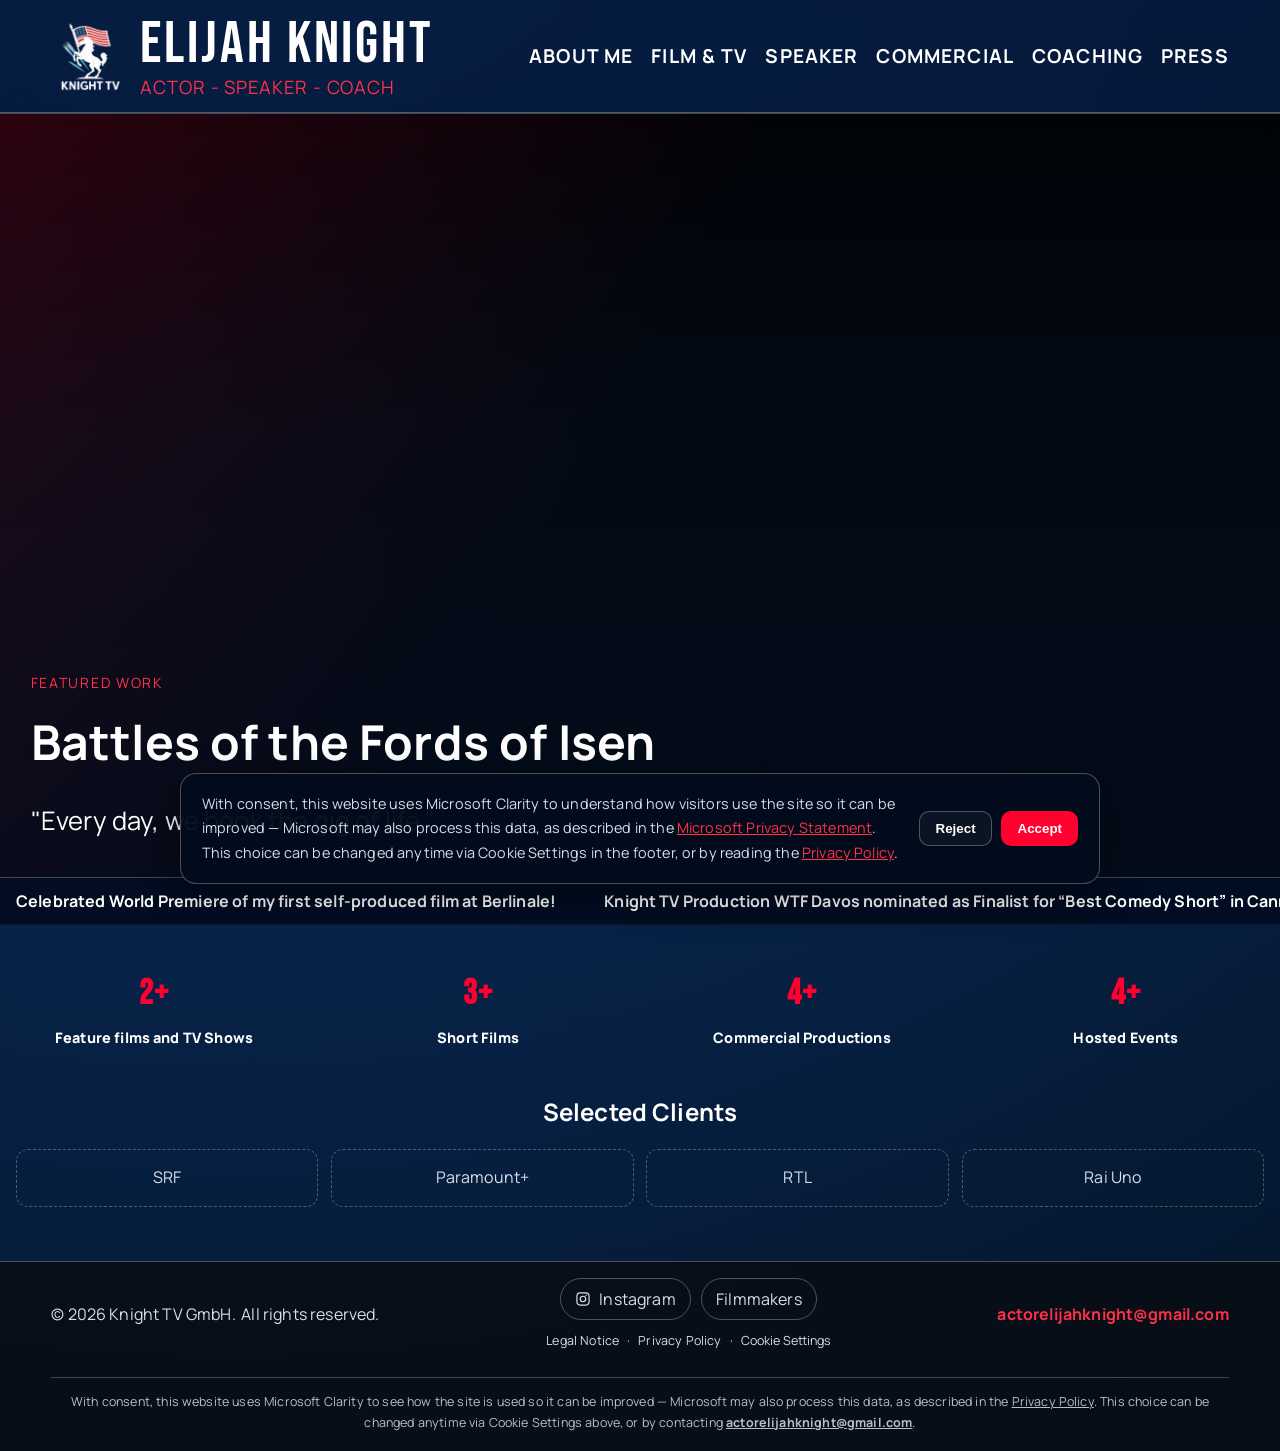
==== commit 13cb76b0: "clarity and cookies" ====
--- a/index.html
+++ b/index.html
@@ -153,11 +153,36 @@
             <a href="legal-notice.html">Legal Notice</a>
             <span aria-hidden="true">·</span>
             <a href="privacy-policy.html">Privacy Policy</a>
+            <span aria-hidden="true">·</span>
+            <button type="button" class="footer-legal-btn" data-cookie-settings>Cookie Settings</button>
           </div>
         </div>
         <a class="footer-email" href="mailto:actorelijahknight@gmail.com">actorelijahknight@gmail.com</a>
       </div>
+      <p class="footer-cookie-note">
+        With consent, this website uses Microsoft Clarity to see how the site is used so it can be improved —
+        Microsoft may also process this data, as described in the
+        <a href="privacy-policy.html">Privacy Policy</a>. This choice can be changed anytime via Cookie Settings
+        above, or by contacting
+        <a class="footer-email" href="mailto:actorelijahknight@gmail.com">actorelijahknight@gmail.com</a>.
+      </p>
     </footer>
+
+    <div class="cookie-banner" id="cookie-banner" role="dialog" aria-live="polite" aria-label="Cookie consent" hidden>
+      <div class="cookie-banner-inner">
+        <p class="cookie-banner-text">
+          With consent, this website uses Microsoft Clarity to understand how visitors use the site so it can be
+          improved — Microsoft may also process this data, as described in the
+          <a href="https://privacy.microsoft.com/en-us/privacystatement" target="_blank" rel="noopener noreferrer">Microsoft Privacy Statement</a>.
+          This choice can be changed anytime via Cookie Settings in the footer, or by reading the
+          <a href="privacy-policy.html">Privacy Policy</a>.
+        </p>
+        <div class="cookie-banner-actions">
+          <button type="button" class="btn" data-cookie-reject>Reject</button>
+          <button type="button" class="btn btn-primary" data-cookie-accept>Accept</button>
+        </div>
+      </div>
+    </div>
 
     <script src="script.js"></script>
     <script>
--- a/styles.css
+++ b/styles.css
@@ -1026,6 +1026,105 @@
   color: var(--accent-soft);
 }
 
+.footer-cookie-note {
+  width: min(1200px, 92vw);
+  margin: 0.6rem auto 0;
+  padding: 0.8rem 0 1.1rem;
+  border-top: 1px solid var(--line);
+  color: var(--muted);
+  font-size: 0.78rem;
+  text-align: center;
+  opacity: 0.85;
+}
+
+.footer-cookie-note a {
+  color: var(--muted);
+  text-decoration: underline;
+}
+
+.footer-cookie-note a:hover,
+.footer-cookie-note a:focus-visible {
+  color: var(--accent-soft);
+}
+
+.footer-legal-btn {
+  border: none;
+  background: transparent;
+  padding: 0;
+  margin: 0;
+  font: inherit;
+  color: var(--muted);
+  cursor: pointer;
+}
+
+.footer-legal-btn:hover,
+.footer-legal-btn:focus-visible {
+  color: var(--accent-soft);
+}
+
+.cookie-banner {
+  position: fixed;
+  left: 0;
+  right: 0;
+  bottom: 0;
+  z-index: 100;
+  padding: 1rem;
+  opacity: 0;
+  transform: translateY(12px);
+  transition: opacity 0.3s ease, transform 0.3s ease;
+  pointer-events: none;
+}
+
+.cookie-banner.is-visible {
+  opacity: 1;
+  transform: translateY(0);
+  pointer-events: all;
+}
+
+.cookie-banner-inner {
+  width: min(920px, 96vw);
+  margin: 0 auto;
+  display: flex;
+  align-items: center;
+  gap: 1.2rem;
+  flex-wrap: wrap;
+  justify-content: space-between;
+  background: rgba(3, 12, 28, 0.96);
+  border: 1px solid var(--line);
+  border-radius: 16px;
+  padding: 1.1rem 1.3rem;
+  box-shadow: 0 12px 40px rgba(0, 0, 0, 0.45);
+}
+
+.cookie-banner-text {
+  margin: 0;
+  color: var(--muted);
+  font-size: 0.9rem;
+  flex: 1 1 420px;
+}
+
+.cookie-banner-text a {
+  color: var(--accent-soft);
+  text-decoration: underline;
+}
+
+.cookie-banner-actions {
+  display: flex;
+  gap: 0.6rem;
+  flex-shrink: 0;
+}
+
+@media (max-width: 720px) {
+  .cookie-banner-inner {
+    flex-direction: column;
+    align-items: stretch;
+  }
+
+  .cookie-banner-actions {
+    justify-content: flex-end;
+  }
+}
+
 .social-link:hover {
   border-color: var(--accent);
   color: var(--accent-soft);
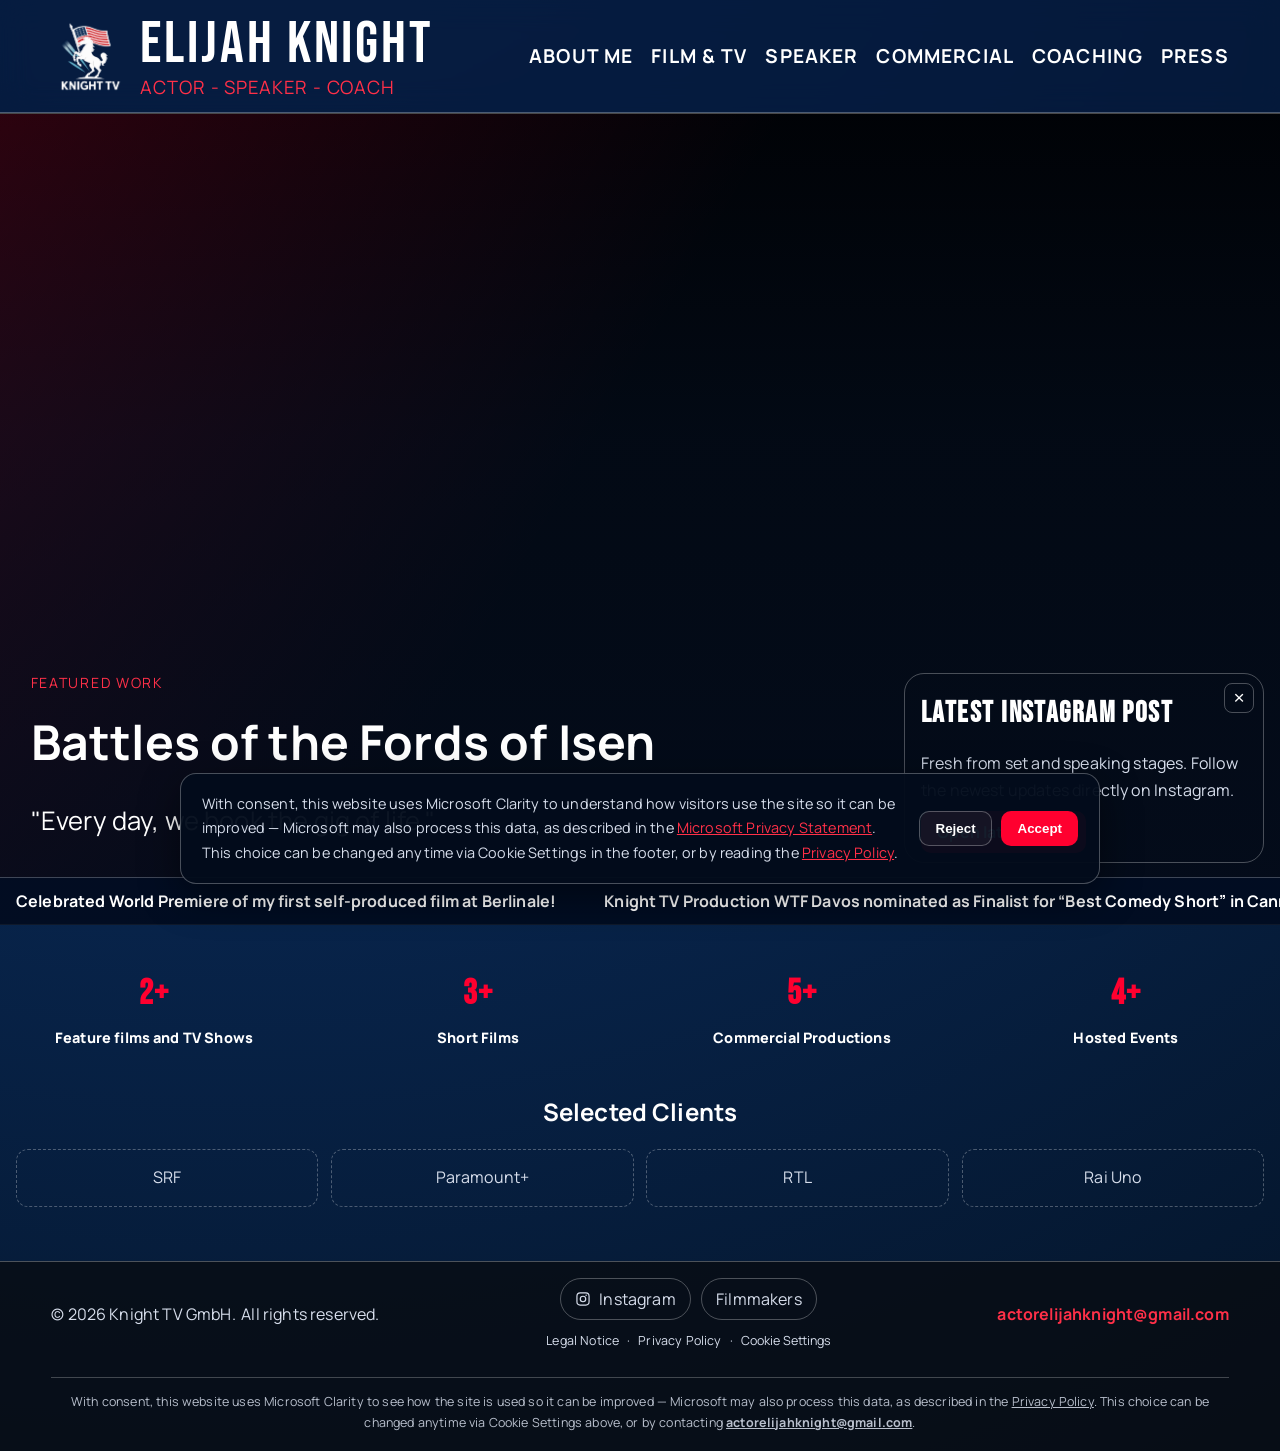
==== commit 21105c32: "instagram updated" ====
--- a/index.html
+++ b/index.html
@@ -83,7 +83,7 @@
           <p class="news-copy">
             Fresh from set and speaking stages. Follow the newest updates directly on Instagram.
           </p>
-          <a class="btn btn-primary" href="https://www.instagram.com/p/DXJRO6wuVqD/" target="_blank" rel="noopener noreferrer">Open latest post</a>
+          <a class="btn btn-primary" href="https://www.instagram.com/actorelijahknight?igsh=MWVtNnN0azVqNmMweQ==" target="_blank" rel="noopener noreferrer">Open latest post</a>
         </aside>
 
         <div class="hero-ticker" aria-label="Latest news ticker">
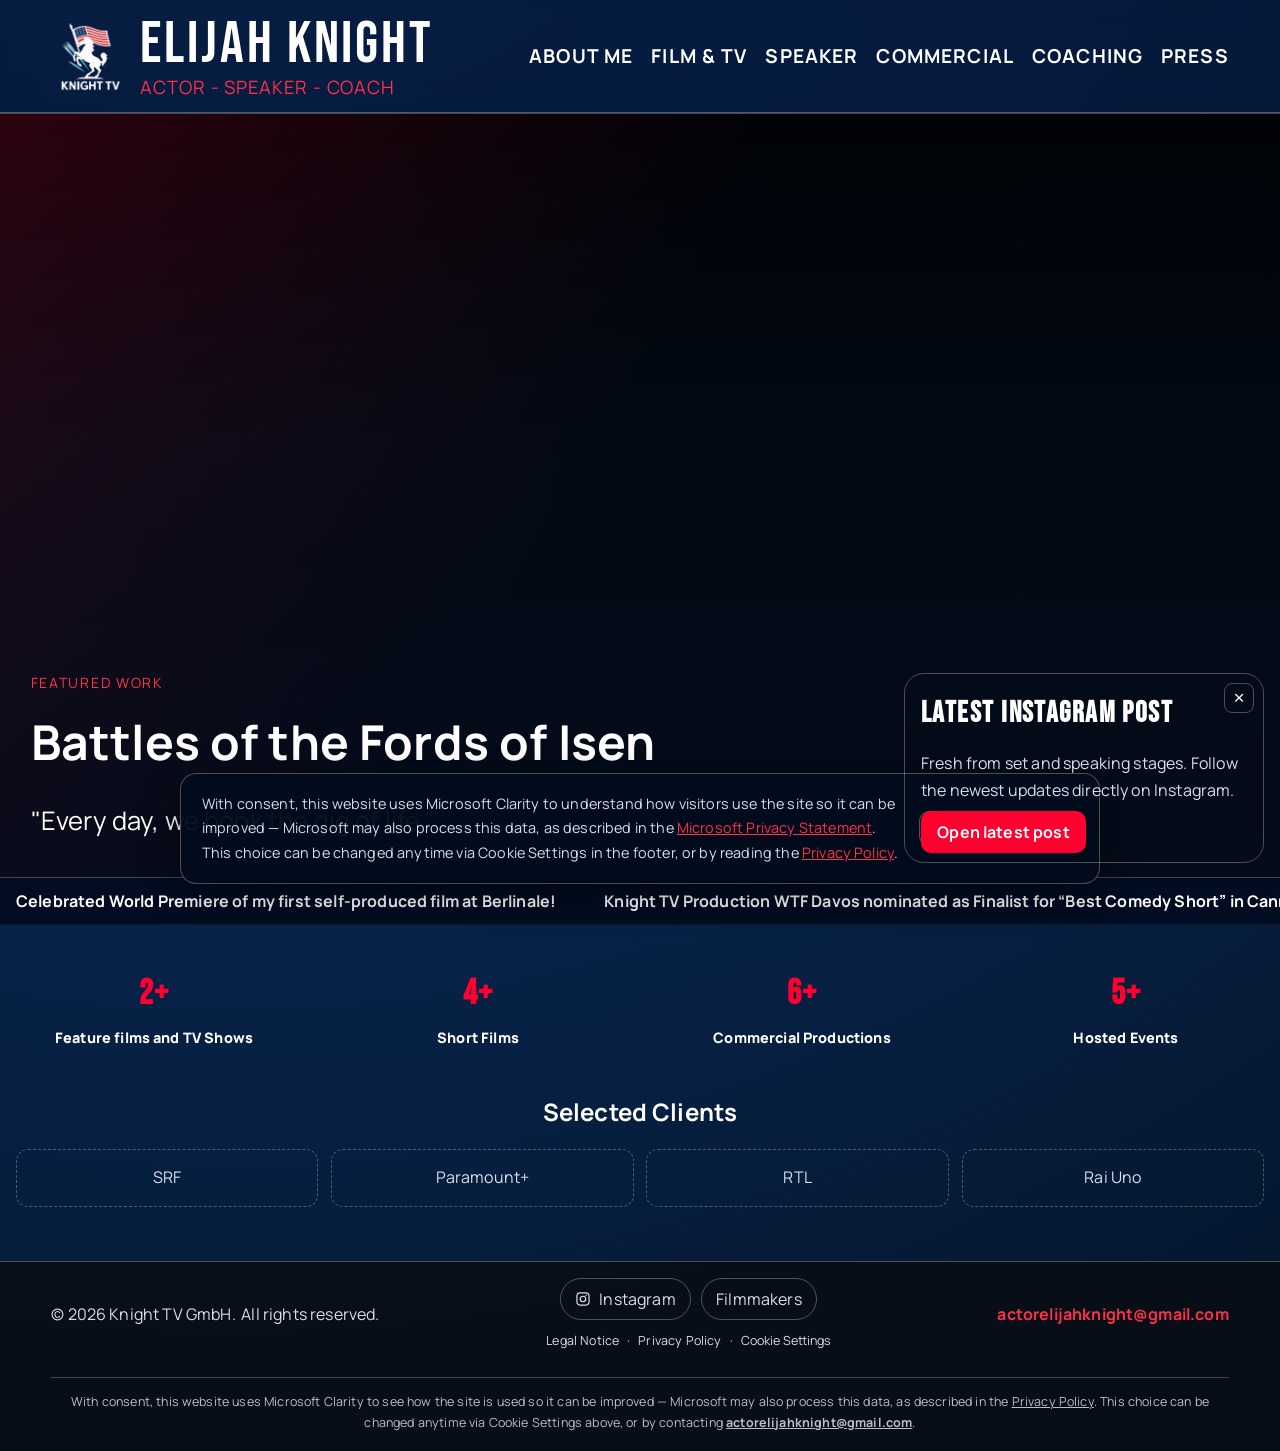
==== commit 017c1b74: "insta adjusted" ====
--- a/index.html
+++ b/index.html
@@ -83,7 +83,7 @@
           <p class="news-copy">
             Fresh from set and speaking stages. Follow the newest updates directly on Instagram.
           </p>
-          <a class="btn btn-primary" href="https://www.instagram.com/actorelijahknight?igsh=MWVtNnN0azVqNmMweQ==" target="_blank" rel="noopener noreferrer">Open latest post</a>
+          <a class="btn btn-primary" href="https://www.instagram.com/p/DXJRO6wuVqD/" target="_blank" rel="noopener noreferrer">Open latest post</a>
         </aside>
 
         <div class="hero-ticker" aria-label="Latest news ticker">
--- a/styles.css
+++ b/styles.css
@@ -332,7 +332,7 @@
   padding: 1rem;
   box-shadow: var(--shadow);
   min-height: auto;
-  z-index: 5;
+  z-index: 150;
   backdrop-filter: none;
   transition: opacity 1.1s ease, transform 1.1s ease;
 }
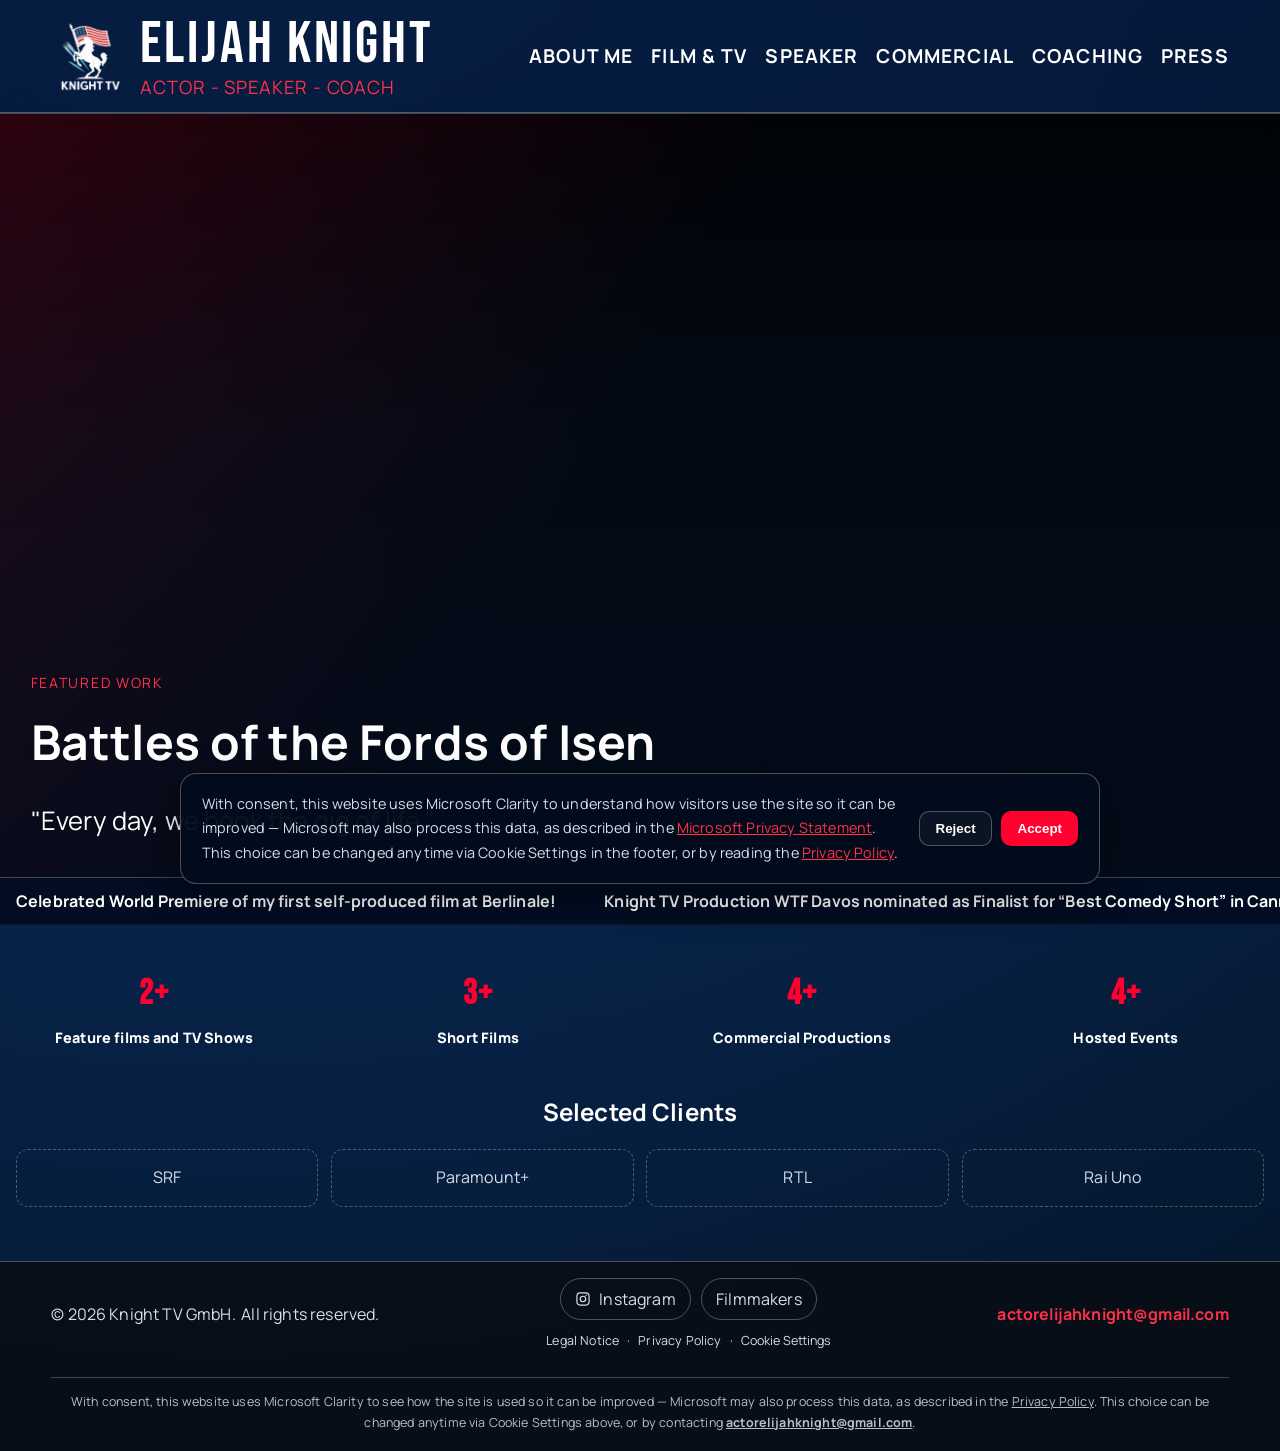
==== commit f3d1991e: "correct insta link" ====
--- a/index.html
+++ b/index.html
@@ -83,7 +83,7 @@
           <p class="news-copy">
             Fresh from set and speaking stages. Follow the newest updates directly on Instagram.
           </p>
-          <a class="btn btn-primary" href="https://www.instagram.com/p/DXJRO6wuVqD/" target="_blank" rel="noopener noreferrer">Open latest post</a>
+          <a class="btn btn-primary" href="https://www.instagram.com/actorelijahknight?igsh=MWVtNnN0azVqNmMweQ==" target="_blank" rel="noopener noreferrer">Open latest post</a>
         </aside>
 
         <div class="hero-ticker" aria-label="Latest news ticker">
